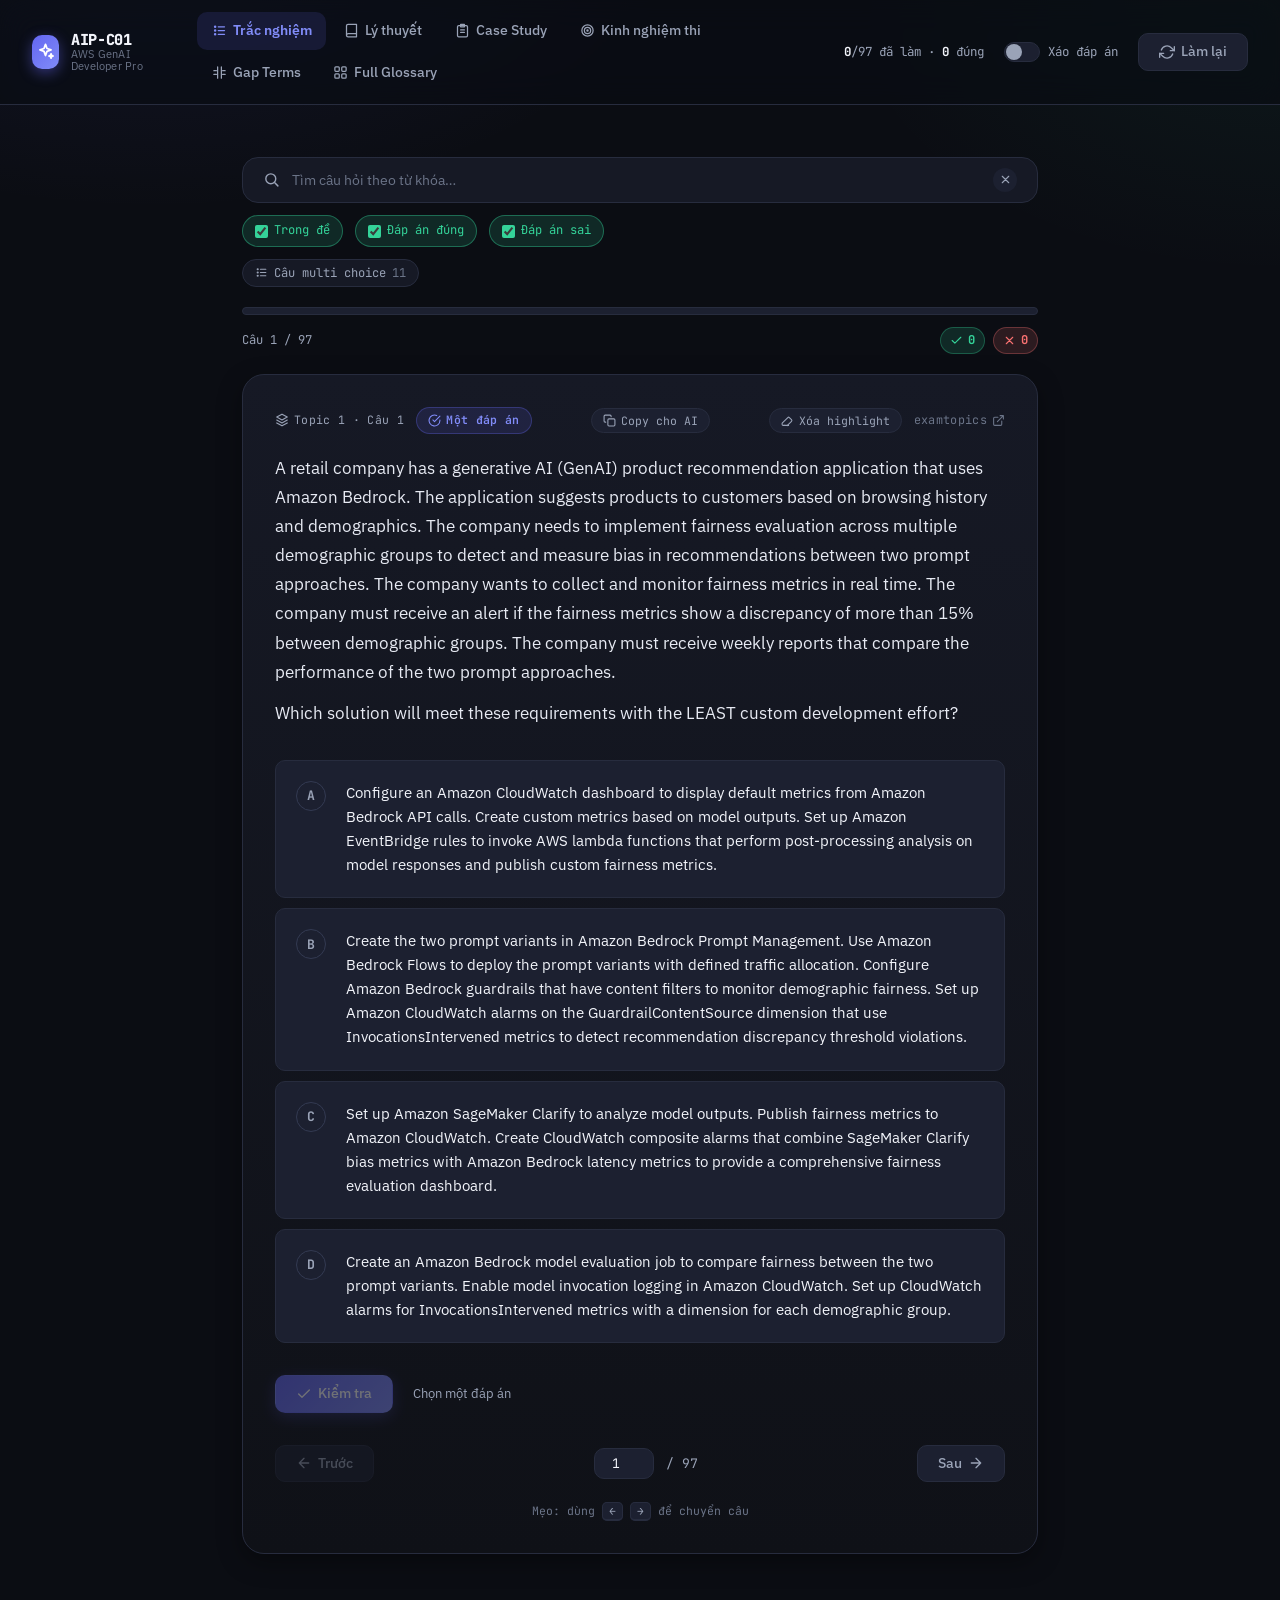
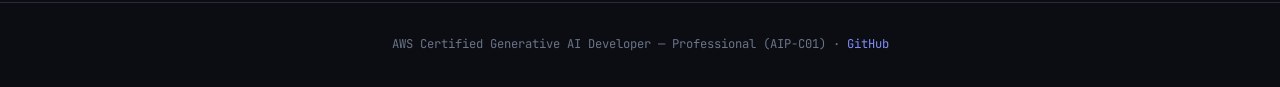
==== index.html @ adf69028 "Add search history and result-type filters to trắc nghiệm search Adds per-item deletable search hist" ====
<!doctype html>
<html lang="vi">
<head>
<meta charset="UTF-8">
<meta name="viewport" content="width=device-width, initial-scale=1.0">
<title>AIP-C01 — Trắc nghiệm AWS Certified Generative AI Developer</title>
<link rel="icon" type="image/png" href="v-icon.png">
<meta name="description" content="Luyện thi trắc nghiệm AWS Certified Generative AI Developer – Professional (AIP-C01).">
<link rel="preconnect" href="https://fonts.googleapis.com">
<link rel="preconnect" href="https://fonts.gstatic.com" crossorigin>
<link href="https://fonts.googleapis.com/css2?family=IBM+Plex+Sans:wght@300;400;500;600;700&family=JetBrains+Mono:wght@400;500;600;700;800&display=swap" rel="stylesheet">
<link rel="stylesheet" href="nav.css">
<style>
  *, *::before, *::after { box-sizing: border-box; margin: 0; padding: 0; }

  :root {
    --bg:        #0B0D13;
    --bg-2:      #0F1117;
    --surface:   #161925;
    --surface-2: #1C2030;
    --surface-3: #232838;
    --border:    #272C3E;
    --border-2:  #333A52;
    --text:      #F2F4FA;
    --muted:     #9AA3B7;
    --muted-2:   #6B7488;

    --accent:    #6366F1;
    --accent-2:  #818CF8;
    --accent-dim: rgba(99, 102, 241, 0.14);
    --good:      #34D399;
    --good-dim:  rgba(52, 211, 153, 0.14);
    --bad:       #F87171;
    --bad-dim:   rgba(248, 113, 113, 0.14);
    --warn:      #FBBF24;

    --font-mono: 'JetBrains Mono', 'Fira Code', ui-monospace, monospace;
    --font-body: 'IBM Plex Sans', -apple-system, 'Segoe UI', system-ui, sans-serif;

    --space-xs: 0.375rem;
    --space-s:  0.75rem;
    --space-m:  1.25rem;
    --space-l:  2rem;
    --space-xl: 3rem;

    --radius:    10px;
    --radius-lg: 16px;
    --radius-xl: 22px;

    --shadow:    0 8px 24px rgba(0,0,0,0.35);
    --shadow-lg: 0 24px 60px rgba(0,0,0,0.5);

    --ease: cubic-bezier(0.4, 0, 0.2, 1);
  }

  html { font-size: 16px; -webkit-font-smoothing: antialiased; text-rendering: optimizeLegibility; }

  body {
    background:
      radial-gradient(900px 500px at 12% -10%, rgba(99,102,241,0.10), transparent 60%),
      radial-gradient(800px 500px at 100% 0%, rgba(52,211,153,0.06), transparent 55%),
      var(--bg);
    background-attachment: fixed;
    color: var(--text);
    font-family: var(--font-body);
    line-height: 1.6;
    min-height: 100vh;
  }

  ::selection { background: var(--accent-dim); color: var(--text); }

  *:focus-visible {
    outline: 2px solid var(--accent-2);
    outline-offset: 2px;
    border-radius: 4px;
  }

  .icon { width: 1.15em; height: 1.15em; stroke: currentColor; fill: none; stroke-width: 2; stroke-linecap: round; stroke-linejoin: round; flex: 0 0 auto; }

  .nav-right { display: flex; align-items: center; gap: var(--space-m); }
  .nav-meta {
    font-family: var(--font-mono);
    font-size: 0.78rem;
    color: var(--muted);
    white-space: nowrap;
  }
  .nav-meta b { color: var(--text); }

  /* ── BUTTONS ── */
  .btn {
    display: inline-flex;
    align-items: center;
    justify-content: center;
    gap: var(--space-xs);
    padding: 0.5rem var(--space-m);
    border-radius: var(--radius);
    font-size: 0.875rem;
    font-family: var(--font-body);
    font-weight: 500;
    cursor: pointer;
    transition: background .2s var(--ease), border-color .2s var(--ease), color .2s var(--ease), transform .1s var(--ease), box-shadow .2s var(--ease);
    text-decoration: none;
    border: 1px solid transparent;
    line-height: 1.4;
    white-space: nowrap;
  }
  .btn:active:not(:disabled) { transform: translateY(1px); }
  .btn:disabled { opacity: 0.4; cursor: not-allowed; }
  .btn .icon { width: 16px; height: 16px; }

  .btn-primary {
    background: linear-gradient(135deg, var(--accent), var(--accent-2));
    color: #fff;
    box-shadow: 0 4px 16px rgba(99,102,241,0.35);
  }
  .btn-primary:hover:not(:disabled) { box-shadow: 0 6px 22px rgba(99,102,241,0.5); }

  .btn-ghost { background: var(--surface-2); color: var(--muted); border-color: var(--border); }
  .btn-ghost:hover:not(:disabled) { color: var(--text); border-color: var(--border-2); background: var(--surface-3); }

  /* ── TOGGLE ── */
  .toggle { display: inline-flex; align-items: center; gap: 8px; cursor: pointer; user-select: none; }
  .toggle input { position: absolute; opacity: 0; width: 0; height: 0; }
  .toggle-track {
    width: 36px; height: 20px; border-radius: 999px; flex: 0 0 auto;
    background: var(--surface-2); border: 1px solid var(--border);
    position: relative; transition: background .2s var(--ease), border-color .2s var(--ease);
  }
  .toggle-thumb {
    position: absolute; top: 1px; left: 1px;
    width: 16px; height: 16px; border-radius: 50%;
    background: var(--muted); transition: transform .2s var(--ease), background .2s var(--ease);
  }
  .toggle input:checked + .toggle-track { background: var(--accent-dim); border-color: var(--accent); }
  .toggle input:checked + .toggle-track .toggle-thumb { transform: translateX(16px); background: var(--accent); }
  .toggle-label { font-size: 0.78rem; color: var(--muted); font-family: var(--font-mono); white-space: nowrap; }
  .toggle input:checked ~ .toggle-label { color: var(--text); }

  .btn-good {
    background: linear-gradient(135deg, var(--good), #2dd4bf);
    color: #05281d;
    font-weight: 600;
    box-shadow: 0 4px 16px rgba(52,211,153,0.3);
  }
  .btn-good:hover:not(:disabled) { box-shadow: 0 6px 22px rgba(52,211,153,0.45); }

  /* ── LAYOUT ── */
  main { max-width: 860px; margin: 0 auto; padding: var(--space-l) var(--space-l) var(--space-xl); }

  /* ── SEARCH ── */
  .search-wrap { position: relative; padding-top: var(--space-m); }
  .search-box {
    display: flex; align-items: center; gap: var(--space-s);
    padding: 0.65rem var(--space-m);
    background: var(--surface); border: 1px solid var(--border);
    border-radius: var(--radius-lg);
    transition: border-color .2s var(--ease);
  }
  .search-box:focus-within { border-color: var(--accent); }
  .search-box .icon { width: 17px; height: 17px; color: var(--muted); flex: 0 0 auto; }
  .search-box input {
    flex: 1; border: none; outline: none; background: none;
    color: var(--text); font-family: var(--font-body); font-size: 0.9rem;
  }
  .search-box input::placeholder { color: var(--muted-2); }
  .search-clear {
    display: grid; place-items: center; width: 24px; height: 24px;
    border-radius: 999px; border: none; background: var(--surface-2);
    color: var(--muted); cursor: pointer; flex: 0 0 auto;
  }
  .search-clear .icon { width: 13px; height: 13px; }
  .search-clear:hover { color: var(--text); background: var(--surface-3); }
  .search-results {
    position: absolute; left: 0; right: 0; top: calc(100% + 6px); z-index: 20;
    max-height: 420px; overflow-y: auto;
    background: var(--surface); border: 1px solid var(--border-2);
    border-radius: var(--radius-lg); box-shadow: var(--shadow-lg);
    animation: cardIn .2s var(--ease);
  }
  .search-count {
    padding: var(--space-s) var(--space-m) 4px;
    font-family: var(--font-mono); font-size: 0.7rem; color: var(--muted-2);
  }
  .search-result {
    display: flex; flex-direction: column; gap: 4px; width: 100%;
    text-align: left; padding: var(--space-s) var(--space-m);
    background: none; border: none; border-top: 1px solid var(--border);
    color: var(--text); cursor: pointer; font-family: var(--font-body);
  }
  .search-count + .search-result { border-top: none; }
  .search-result:hover, .search-result:focus-visible { background: var(--surface-2); }
  .sr-top { display: flex; align-items: center; justify-content: space-between; gap: var(--space-s); }
  .sr-meta {
    font-family: var(--font-mono); font-size: 0.7rem; color: var(--muted);
    letter-spacing: 0.02em;
  }
  .sr-status {
    display: inline-flex; align-items: center; gap: 4px; flex: 0 0 auto;
    font-family: var(--font-mono); font-size: 0.68rem; font-weight: 600;
    padding: 2px 9px; border-radius: 999px; border: 1px solid var(--border);
    color: var(--muted-2); background: var(--surface-2);
  }
  .sr-status .icon { width: 11px; height: 11px; }
  .sr-status.ok { color: var(--good); background: var(--good-dim); border-color: rgba(52,211,153,0.3); }
  .sr-status.err { color: var(--bad); background: var(--bad-dim); border-color: rgba(248,113,113,0.3); }
  .sr-snippet { font-size: 0.84rem; color: var(--muted); line-height: 1.5; }
  .sr-snippet mark { background: var(--accent-dim); color: var(--accent-2); border-radius: 3px; padding: 0 2px; }
  .search-empty {
    padding: var(--space-l) var(--space-m); text-align: center;
    color: var(--muted); font-size: 0.85rem;
  }

  .search-filters { display: flex; gap: var(--space-s); margin-top: var(--space-s); }
  .filter-chip {
    display: inline-flex; align-items: center; gap: 6px;
    font-family: var(--font-mono); font-size: 0.76rem;
    color: var(--muted); background: var(--surface);
    border: 1px solid var(--border); border-radius: 999px;
    padding: 5px 12px; cursor: pointer;
    transition: color .2s var(--ease), border-color .2s var(--ease), background .2s var(--ease);
  }
  .filter-chip .icon { width: 13px; height: 13px; }
  .filter-chip:hover { color: var(--text); border-color: var(--border-2); background: var(--surface-2); }
  .filter-chip.active { color: var(--good); border-color: rgba(52,211,153,0.4); background: var(--good-dim); }
  .filter-chip .count { color: var(--muted-2); }
  .filter-chip.active .count { color: var(--good); }

  .search-scope-filters { display: flex; gap: var(--space-s); margin-top: var(--space-s); flex-wrap: wrap; }
  .scope-chip {
    display: inline-flex; align-items: center; gap: 6px;
    font-family: var(--font-mono); font-size: 0.76rem;
    color: var(--muted); background: var(--surface);
    border: 1px solid var(--border); border-radius: 999px;
    padding: 5px 12px; cursor: pointer;
    transition: color .2s var(--ease), border-color .2s var(--ease), background .2s var(--ease);
  }
  .scope-chip input { accent-color: var(--good); cursor: pointer; }
  .scope-chip:hover { color: var(--text); border-color: var(--border-2); }
  .scope-chip.active { color: var(--good); border-color: rgba(52,211,153,0.4); background: var(--good-dim); }

  .search-history-item { display: flex; align-items: center; gap: 6px; border-top: 1px solid var(--border); }
  .search-count + .search-history-item { border-top: none; }
  .sh-term {
    flex: 1; display: flex; align-items: center; gap: 8px;
    text-align: left; padding: var(--space-s) var(--space-m);
    background: none; border: none; color: var(--text); cursor: pointer;
    font-family: var(--font-body); font-size: 0.85rem;
  }
  .sh-term .icon { width: 14px; height: 14px; color: var(--muted); flex: 0 0 auto; }
  .sh-term:hover, .sh-term:focus-visible { background: var(--surface-2); }
  .sh-remove {
    display: grid; place-items: center; width: 26px; height: 26px; margin-right: var(--space-s);
    border-radius: 999px; border: none; background: none; color: var(--muted); cursor: pointer; flex: 0 0 auto;
  }
  .sh-remove .icon { width: 12px; height: 12px; }
  .sh-remove:hover { color: var(--bad); background: var(--bad-dim); }

  /* ── PROGRESS ── */
  .progress-wrap {
    padding: var(--space-m) 0;
    background: linear-gradient(var(--bg) 70%, transparent);
  }

  /* ── SCROLL TO TOP ── */
  .scroll-top-btn {
    position: fixed;
    right: 24px;
    bottom: 24px;
    z-index: 90;
    width: 46px;
    height: 46px;
    display: grid;
    place-items: center;
    border-radius: 50%;
    border: 1px solid var(--border-2);
    background: linear-gradient(135deg, var(--accent), var(--accent-2));
    color: #fff;
    box-shadow: 0 6px 20px rgba(99,102,241,0.4);
    cursor: pointer;
    opacity: 0;
    pointer-events: none;
    transform: translateY(8px);
    transition: opacity .2s var(--ease), transform .2s var(--ease), box-shadow .2s var(--ease);
  }
  .scroll-top-btn.visible { opacity: 1; pointer-events: auto; transform: none; }
  .scroll-top-btn:hover { box-shadow: 0 8px 26px rgba(99,102,241,0.55); }
  .scroll-top-btn .icon { width: 20px; height: 20px; stroke-width: 2.5; }
  .progress-track {
    height: 8px;
    background: var(--surface-2);
    border-radius: 999px;
    overflow: hidden;
    border: 1px solid var(--border);
  }
  .progress-fill {
    height: 100%;
    width: 0%;
    border-radius: 999px;
    background: linear-gradient(90deg, var(--accent), var(--accent-2), var(--good));
    background-size: 200% 100%;
    transition: width .45s var(--ease);
  }
  .progress-stats {
    display: flex;
    justify-content: space-between;
    align-items: center;
    font-family: var(--font-mono);
    font-size: 0.76rem;
    color: var(--muted);
    margin-top: var(--space-s);
  }
  .chip {
    display: inline-flex; align-items: center; gap: 5px;
    padding: 3px 9px; border-radius: 999px;
    background: var(--surface-2); border: 1px solid var(--border);
  }
  .chip .icon { width: 13px; height: 13px; }
  .chip.ok { color: var(--good); border-color: rgba(52,211,153,0.3); background: var(--good-dim); }
  .chip.err { color: var(--bad); border-color: rgba(248,113,113,0.3); background: var(--bad-dim); }

  /* ── QUESTION CARD ── */
  .qcard {
    position: relative;
    background: linear-gradient(180deg, var(--surface), var(--bg-2));
    border: 1px solid var(--border);
    border-radius: var(--radius-xl);
    padding: var(--space-l);
    box-shadow: var(--shadow);
    animation: cardIn .35s var(--ease);
  }
  @keyframes cardIn { from { opacity: 0; transform: translateY(10px); } to { opacity: 1; transform: none; } }

  .qmeta {
    display: flex;
    align-items: center;
    gap: var(--space-s);
    flex-wrap: wrap;
    font-family: var(--font-mono);
    font-size: 0.72rem;
    letter-spacing: 0.03em;
    color: var(--muted);
    margin-bottom: var(--space-m);
  }
  .topic { display: inline-flex; align-items: center; gap: 5px; color: var(--muted); }
  .topic .icon { width: 14px; height: 14px; }

  .badge {
    display: inline-flex; align-items: center; gap: 5px;
    padding: 3px 11px;
    border-radius: 999px;
    background: var(--accent-dim);
    color: var(--accent-2);
    border: 1px solid rgba(99,102,241,0.3);
    font-weight: 600;
  }
  .badge .icon { width: 13px; height: 13px; }
  .badge.multi { background: var(--good-dim); color: var(--good); border-color: rgba(52,211,153,0.3); }

  .reflink {
    display: inline-flex; align-items: center; gap: 5px;
    font-size: 0.74rem; color: var(--muted-2); text-decoration: none;
    transition: color .2s var(--ease);
  }
  .reflink .icon { width: 13px; height: 13px; }
  .reflink:hover { color: var(--accent-2); }

  .copybtn {
    margin-left: auto;
    display: inline-flex; align-items: center; gap: 5px;
    font-family: var(--font-mono); font-size: 0.72rem;
    color: var(--muted); background: var(--surface-2);
    border: 1px solid var(--border); border-radius: 999px;
    padding: 4px 11px; cursor: pointer;
    transition: color .2s var(--ease), border-color .2s var(--ease), background .2s var(--ease);
  }
  .copybtn .icon { width: 13px; height: 13px; }
  .copybtn:hover { color: var(--text); border-color: var(--border-2); background: var(--surface-3); }
  .copybtn.done { color: var(--good); border-color: rgba(52,211,153,0.4); background: var(--good-dim); }
  /* copy button sits before the ref link, which then no longer auto-pushes */
  .qmeta .reflink { margin-left: 0; }

  mark.hl {
    background: linear-gradient(135deg, rgba(251,191,36,0.4), rgba(251,191,36,0.26));
    color: inherit;
    border-radius: 3px;
    padding: 0 2px;
    box-decoration-break: clone;
    -webkit-box-decoration-break: clone;
  }

  .qtext {
    font-size: 1.06rem;
    line-height: 1.72;
    margin-bottom: var(--space-l);
    color: #E7EAF3;
  }
  .qtext br { content: ""; display: block; margin-top: var(--space-s); }

  /* ── ANSWERS ── */
  .answers { display: flex; flex-direction: column; gap: 0.625rem; }

  .answer {
    display: flex;
    align-items: flex-start;
    gap: var(--space-m);
    padding: var(--space-m);
    background: var(--surface-2);
    border: 1px solid var(--border);
    border-radius: var(--radius);
    cursor: pointer;
    transition: border-color .2s var(--ease), background .2s var(--ease), box-shadow .2s var(--ease);
    text-align: left;
    width: 100%;
    font-family: var(--font-body);
    font-size: 0.94rem;
    color: var(--text);
    line-height: 1.6;
  }
  .answer:hover:not(.locked) { border-color: var(--border-2); background: var(--surface-3); }
  .answer.selected:not(.locked) { border-color: var(--accent); box-shadow: 0 0 0 1px var(--accent) inset; }
  .answer.locked { cursor: default; }

  .answer .key {
    flex: 0 0 auto;
    width: 30px; height: 30px;
    display: grid; place-items: center;
    border-radius: 9px;
    border: 1.5px solid var(--border-2);
    font-family: var(--font-mono);
    font-size: 0.82rem;
    font-weight: 700;
    color: var(--muted);
    transition: all .2s var(--ease);
  }
  .answer.single .key { border-radius: 50%; }
  .answer.selected .key { background: var(--accent); border-color: var(--accent); color: #fff; }

  .answer.correct { background: var(--good-dim); border-color: var(--good); }
  .answer.correct .key { background: var(--good); border-color: var(--good); color: #05281d; }
  .answer.wrong { background: var(--bad-dim); border-color: var(--bad); }
  .answer.wrong .key { background: var(--bad); border-color: var(--bad); color: #2c0b0b; }

  .answer .atext { flex: 1; user-select: text; -webkit-user-select: text; cursor: text; }
  .answer .mark {
    flex: 0 0 auto; margin-left: var(--space-s);
    display: grid; place-items: center;
    width: 22px; height: 22px; border-radius: 50%;
    animation: pop .3s var(--ease);
  }
  @keyframes pop { from { transform: scale(0); } 60% { transform: scale(1.2); } to { transform: scale(1); } }
  .answer .mark .icon { width: 16px; height: 16px; stroke-width: 2.75; }
  .answer.correct .mark { color: var(--good); }
  .answer.wrong .mark { color: var(--bad); }

  /* ── ACTIONS ── */
  .qactions {
    display: flex; align-items: center; gap: var(--space-m);
    margin-top: var(--space-l); flex-wrap: wrap;
  }
  .verdict {
    display: inline-flex; align-items: center; gap: 7px;
    font-family: var(--font-mono); font-size: 0.86rem; font-weight: 700;
    padding: 6px 13px; border-radius: 999px;
  }
  .verdict .icon { width: 16px; height: 16px; }
  .verdict.ok { color: var(--good); background: var(--good-dim); }
  .verdict.err { color: var(--bad); background: var(--bad-dim); }
  .hint { font-size: 0.82rem; color: var(--muted); }
  .hint b { color: var(--text); font-family: var(--font-mono); }

  /* ── QNAV ── */
  .qnav {
    display: flex; align-items: center; justify-content: space-between;
    gap: var(--space-m); margin-top: var(--space-l); flex-wrap: wrap;
  }
  .qjump {
    display: flex; align-items: center; gap: var(--space-s);
    font-family: var(--font-mono); font-size: 0.82rem; color: var(--muted);
  }
  .qjump input {
    width: 60px; padding: 6px 8px;
    background: var(--surface-2); border: 1px solid var(--border);
    border-radius: var(--radius); color: var(--text);
    font-family: var(--font-mono); font-size: 0.82rem; text-align: center;
  }
  .qjump input:focus { border-color: var(--accent); outline: none; }

  .kbd-hint {
    text-align: center; margin-top: var(--space-m);
    font-family: var(--font-mono); font-size: 0.72rem; color: var(--muted-2);
  }
  kbd {
    font-family: var(--font-mono); font-size: 0.7rem;
    background: var(--surface-2); border: 1px solid var(--border);
    border-bottom-width: 2px; border-radius: 5px; padding: 1px 6px; color: var(--muted);
  }

  /* ── LOADING / ERROR ── */
  .state { text-align: center; padding: var(--space-xl) var(--space-l); color: var(--muted); font-family: var(--font-mono); }
  .state.err { color: var(--bad); }
  .state .icon { width: 36px; height: 36px; margin-bottom: var(--space-m); }

  .skeleton { animation: cardIn .3s var(--ease); }
  .sk {
    background: linear-gradient(90deg, var(--surface-2) 25%, var(--surface-3) 37%, var(--surface-2) 63%);
    background-size: 400% 100%;
    animation: shimmer 1.4s ease infinite;
    border-radius: 8px;
  }
  @keyframes shimmer { from { background-position: 100% 0; } to { background-position: -100% 0; } }

  /* ── SUMMARY ── */
  .summary {
    background: linear-gradient(180deg, var(--surface), var(--bg-2));
    border: 1px solid var(--border);
    border-radius: var(--radius-xl);
    padding: var(--space-xl) var(--space-l);
    text-align: center;
    box-shadow: var(--shadow);
    animation: cardIn .4s var(--ease);
  }
  .summary h2 { font-family: var(--font-mono); font-size: 1.4rem; font-weight: 800; margin-bottom: var(--space-l); }
  .donut { position: relative; width: 168px; height: 168px; margin: 0 auto var(--space-l); }
  .donut svg { transform: rotate(-90deg); }
  .donut-center {
    position: absolute; inset: 0; display: flex; flex-direction: column;
    align-items: center; justify-content: center;
  }
  .donut-center b { font-family: var(--font-mono); font-size: 2.4rem; font-weight: 800; line-height: 1; }
  .donut-center span { font-size: 0.74rem; color: var(--muted); letter-spacing: 0.05em; margin-top: 4px; }
  .summary-stats {
    display: flex; justify-content: center; gap: var(--space-l);
    flex-wrap: wrap; margin-bottom: var(--space-l);
  }
  .sstat { text-align: center; }
  .sstat b { display: block; font-family: var(--font-mono); font-size: 1.5rem; font-weight: 700; }
  .sstat span { font-size: 0.74rem; color: var(--muted); }
  .sstat.ok b { color: var(--good); }
  .sstat.err b { color: var(--bad); }
  .summary-actions { display: flex; gap: var(--space-s); justify-content: center; flex-wrap: wrap; }

  footer { border-top: 1px solid var(--border); padding: var(--space-l); text-align: center; }
  footer p { font-size: 0.76rem; color: var(--muted-2); font-family: var(--font-mono); }
  footer a { color: var(--accent-2); text-decoration: none; }
  footer a:hover { text-decoration: underline; }

  @media (max-width: 640px) {
    .nav-meta { display: none; }
    .toggle-label { display: none; }
    main { padding: var(--space-m); }
    .qcard, .summary { padding: var(--space-m); }
    .qtext { font-size: 1rem; }
    .scroll-top-btn { right: 16px; bottom: 16px; }
  }

  @media (prefers-reduced-motion: reduce) {
    *, *::before, *::after { animation-duration: .01ms !important; transition-duration: .01ms !important; }
  }
</style>
</head>
<body>

<!-- icon sprite -->
<svg width="0" height="0" style="position:absolute" aria-hidden="true">
  <defs>
    <symbol id="i-spark" viewBox="0 0 24 24"><path d="M12 3l1.9 5.2L19 10l-5.1 1.8L12 17l-1.9-5.2L5 10l5.1-1.8z"/><path d="M19 15l.7 2 2 .7-2 .7-.7 2-.7-2-2-.7 2-.7z"/></symbol>
    <symbol id="i-check" viewBox="0 0 24 24"><path d="M20 6L9 17l-5-5"/></symbol>
    <symbol id="i-x" viewBox="0 0 24 24"><path d="M18 6L6 18M6 6l12 12"/></symbol>
    <symbol id="i-layers" viewBox="0 0 24 24"><path d="M12 2l9 5-9 5-9-5 9-5z"/><path d="M3 12l9 5 9-5M3 17l9 5 9-5"/></symbol>
    <symbol id="i-list" viewBox="0 0 24 24"><circle cx="5" cy="6" r="1"/><circle cx="5" cy="12" r="1"/><circle cx="5" cy="18" r="1"/><path d="M10 6h10M10 12h10M10 18h10"/></symbol>
    <symbol id="i-check-circle" viewBox="0 0 24 24"><path d="M22 11.1V12a10 10 0 11-5.9-9.1"/><path d="M22 4L12 14.01l-3-3"/></symbol>
    <symbol id="i-external" viewBox="0 0 24 24"><path d="M18 13v6a2 2 0 01-2 2H5a2 2 0 01-2-2V8a2 2 0 012-2h6"/><path d="M15 3h6v6M10 14L21 3"/></symbol>
    <symbol id="i-copy" viewBox="0 0 24 24"><rect x="9" y="9" width="13" height="13" rx="2"/><path d="M5 15H4a2 2 0 01-2-2V4a2 2 0 012-2h9a2 2 0 012 2v1"/></symbol>
    <symbol id="i-prev" viewBox="0 0 24 24"><path d="M19 12H5M12 19l-7-7 7-7"/></symbol>
    <symbol id="i-next" viewBox="0 0 24 24"><path d="M5 12h14M12 5l7 7-7 7"/></symbol>
    <symbol id="i-refresh" viewBox="0 0 24 24"><path d="M23 4v6h-6M1 20v-6h6"/><path d="M3.5 9a9 9 0 0114.9-3.4L23 10M1 14l4.6 4.4A9 9 0 0020.5 15"/></symbol>
    <symbol id="i-alert" viewBox="0 0 24 24"><path d="M10.3 3.9L1.8 18a2 2 0 001.7 3h17a2 2 0 001.7-3L13.7 3.9a2 2 0 00-3.4 0z"/><path d="M12 9v4M12 17h.01"/></symbol>
    <symbol id="i-award" viewBox="0 0 24 24"><circle cx="12" cy="8" r="6"/><path d="M15.5 13.5L17 22l-5-3-5 3 1.5-8.5"/></symbol>
    <symbol id="i-book" viewBox="0 0 24 24"><path d="M4 19.5A2.5 2.5 0 016.5 17H20"/><path d="M6.5 2H20v20H6.5A2.5 2.5 0 014 19.5v-15A2.5 2.5 0 016.5 2z"/></symbol>
    <symbol id="i-target" viewBox="0 0 24 24"><circle cx="12" cy="12" r="9"/><circle cx="12" cy="12" r="5"/><circle cx="12" cy="12" r="1"/></symbol>
    <symbol id="i-clipboard" viewBox="0 0 24 24"><rect x="4" y="4" width="16" height="18" rx="2"/><path d="M9 2h6v4H9z"/><path d="M9 11h6M9 15h6"/></symbol>
    <symbol id="i-arrow-up" viewBox="0 0 24 24"><path d="M12 19V5M5 12l7-7 7 7"/></symbol>
    <symbol id="i-gap" viewBox="0 0 24 24"><path d="M9 3v18M15 3v18"/><path d="M3 9h4M17 9h4M3 15h4M17 15h4"/></symbol>
    <symbol id="i-grid" viewBox="0 0 24 24"><rect x="3" y="3" width="7" height="7" rx="1.5"/><rect x="14" y="3" width="7" height="7" rx="1.5"/><rect x="3" y="14" width="7" height="7" rx="1.5"/><rect x="14" y="14" width="7" height="7" rx="1.5"/></symbol>
    <symbol id="i-eraser" viewBox="0 0 24 24"><path d="M7 21H4a2 2 0 01-2-2v-1a2 2 0 01.586-1.414l10-10a2 2 0 012.828 0l4 4a2 2 0 010 2.828l-8 8"/><path d="M14 21H7"/></symbol>
    <symbol id="i-search" viewBox="0 0 24 24"><circle cx="11" cy="11" r="7"/><path d="M21 21l-4.35-4.35"/></symbol>
    <symbol id="i-clock" viewBox="0 0 24 24"><circle cx="12" cy="12" r="9"/><path d="M12 7v5l3 3"/></symbol>
  </defs>
</svg>

<nav data-nav>
  <div class="nav-right">
    <span class="nav-meta" id="navMeta">Đang tải…</span>
    <label class="toggle">
      <input type="checkbox" id="shuffleToggle">
      <span class="toggle-track"><span class="toggle-thumb"></span></span>
      <span class="toggle-label">Xáo đáp án</span>
    </label>
    <button class="btn btn-ghost" id="resetBtn"><svg class="icon"><use href="#i-refresh"/></svg>Làm lại</button>
  </div>
</nav>
<script src="nav.js"></script>

<main>
  <div class="search-wrap" id="searchWrap" hidden>
    <div class="search-box">
      <svg class="icon"><use href="#i-search"/></svg>
      <input type="text" id="searchInput" placeholder="Tìm câu hỏi theo từ khóa…" autocomplete="off">
      <button type="button" class="search-clear" id="searchClearBtn" hidden aria-label="Xóa tìm kiếm">
        <svg class="icon"><use href="#i-x"/></svg>
      </button>
    </div>
    <div class="search-scope-filters" id="searchScopeFilters">
      <label class="scope-chip active" data-scope="question"><input type="checkbox" checked>Trong đề</label>
      <label class="scope-chip active" data-scope="correct"><input type="checkbox" checked>Đáp án đúng</label>
      <label class="scope-chip active" data-scope="wrong"><input type="checkbox" checked>Đáp án sai</label>
    </div>
    <div class="search-filters">
      <button type="button" class="filter-chip" id="multiListBtn">
        <svg class="icon"><use href="#i-list"/></svg>
        Câu multi choice <span class="count" id="multiListCount">…</span>
      </button>
    </div>
    <div class="search-results" id="searchResults" hidden></div>
  </div>

  <div class="progress-wrap" id="progressWrap" hidden>
    <div class="progress-track"><div class="progress-fill" id="progressFill"></div></div>
    <div class="progress-stats">
      <span id="progressLabel">Câu 1 / 82</span>
      <span style="display:flex; gap:8px;">
        <span class="chip ok"><svg class="icon"><use href="#i-check"/></svg><b id="okCount">0</b></span>
        <span class="chip err"><svg class="icon"><use href="#i-x"/></svg><b id="errCount">0</b></span>
      </span>
    </div>
  </div>

  <div id="app">
    <div class="skeleton">
      <div class="sk" style="height:14px;width:40%;margin-bottom:24px"></div>
      <div class="sk" style="height:20px;width:92%;margin-bottom:10px"></div>
      <div class="sk" style="height:20px;width:78%;margin-bottom:28px"></div>
      <div class="sk" style="height:56px;margin-bottom:10px"></div>
      <div class="sk" style="height:56px;margin-bottom:10px"></div>
      <div class="sk" style="height:56px;margin-bottom:10px"></div>
      <div class="sk" style="height:56px"></div>
    </div>
  </div>
</main>

<footer>
  <p>AWS Certified Generative AI Developer — Professional (AIP-C01) · <a href="https://github.com/vinhnguyenthanhdn/aip">GitHub</a></p>
</footer>

<button type="button" class="scroll-top-btn" id="scrollTopBtn" aria-label="Lên đầu trang">
  <svg class="icon"><use href="#i-arrow-up"/></svg>
</button>

<script>
const DATA_URL = 'aws_aip_c01.json';
const STORAGE_KEY = 'aip-c01-progress';
const SHUFFLE_KEY = 'aip-c01-shuffle';
const SEARCH_HISTORY_KEY = 'aip-c01-search-history';
const SEARCH_SCOPE_KEY = 'aip-c01-search-scope';
const MAX_SEARCH_HISTORY = 12;

let questions = [];
let idx = 0;
let answered = {};
let shuffleAnswers = false;
let shuffleOrder = {}; // idx -> shuffled key order, cached so it stays stable while answering
let searchIndex = []; // qi -> { qText, answerEntries, lower } built once questions load
let listMode = null; // null | 'multi' — which non-search listing is currently shown in #searchResults
let searchHistory = []; // most-recent-first list of past search terms
let searchScope = { question: true, correct: true, wrong: true }; // where a match may occur to count as a result

const $ = id => document.getElementById(id);
const app = $('app');
const ico = name => `<svg class="icon"><use href="#${name}"/></svg>`;

/* Source strings contain literal <br/> and HTML entities like &#39;.
   Escape everything (XSS-safe), then restore <br> and decode entities. */
function renderHTML(str) {
  if (!str) return '';
  return str
    .replace(/&/g, '&amp;').replace(/</g, '&lt;').replace(/>/g, '&gt;')
    .replace(/&lt;br\s*\/?&gt;/gi, '<br>')
    .replace(/&amp;#(\d+);/g, (_, n) => '&#' + n + ';')
    .replace(/&amp;([a-z]+);/gi, '&$1;');
}

/* Plain-text version of source strings: decode entities, turn <br/> into newlines. */
function toPlainText(str) {
  if (!str) return '';
  const html = renderHTML(str).replace(/<br\s*\/?>/gi, '\n');
  const tmp = document.createElement('div');
  tmp.innerHTML = html;
  return (tmp.textContent || '').trim();
}

/* Build a clean prompt with question + options for pasting into an AI. */
function questionToText(q, qi) {
  const multi = isMulti(q);
  const cset = correctSet(q);
  const lines = [];
  lines.push(toPlainText(q.question_text));
  lines.push('');
  getDisplayKeys(qi, q).forEach(k => {
    lines.push(`${k}. ${toPlainText(q.answers[k])}`);
  });
  lines.push('');
  lines.push(multi ? `(Chọn ${cset.size} đáp án)` : '(Chọn một đáp án)');
  lines.push('Hãy chọn đáp án đúng và giải thích ngắn gọn lý do.');
  return lines.join('\n');
}

/* ── SEARCH ── */
function escapeHtml(str) {
  return String(str).replace(/&/g, '&amp;').replace(/</g, '&lt;').replace(/>/g, '&gt;')
    .replace(/"/g, '&quot;').replace(/'/g, '&#39;');
}

function buildSearchIndex() {
  searchIndex = questions.map(q => {
    const qText = toPlainText(q.question_text);
    const cset = correctSet(q);
    const answerEntries = Object.keys(q.answers).sort().map(k => ({ key: k, text: toPlainText(q.answers[k]), isCorrect: cset.has(k) }));
    return { qText, answerEntries };
  });
}

function buildSnippet(text, term) {
  const lower = text.toLowerCase();
  const i = lower.indexOf(term);
  if (i === -1) return escapeHtml(text.slice(0, 140)) + (text.length > 140 ? '…' : '');
  const start = Math.max(0, i - 50);
  const end = Math.min(text.length, i + term.length + 70);
  let out = escapeHtml(text.slice(start, i)) +
    '<mark>' + escapeHtml(text.slice(i, i + term.length)) + '</mark>' +
    escapeHtml(text.slice(i + term.length, end));
  if (start > 0) out = '…' + out;
  if (end < text.length) out += '…';
  return out;
}

function performSearch(rawQuery) {
  const term = rawQuery.trim().toLowerCase();
  const resultsEl = $('searchResults');
  $('searchClearBtn').hidden = !rawQuery;
  if (listMode) { listMode = null; $('multiListBtn').classList.remove('active'); }

  if (!term) { renderSearchHistory(); return; }
  if (!questions.length) return;

  if (!searchScope.question && !searchScope.correct && !searchScope.wrong) {
    resultsEl.hidden = false;
    resultsEl.innerHTML = `<div class="search-empty">Vui lòng chọn ít nhất một loại kết quả</div>`;
    return;
  }

  const matches = [];
  questions.forEach((q, qi) => {
    const entry = searchIndex[qi];
    if (!entry) return;
    let snippetSource = null, noteType = null, noteKey = null;

    if (searchScope.question && entry.qText.toLowerCase().includes(term)) {
      snippetSource = entry.qText; noteType = 'question';
    }
    if (!snippetSource && searchScope.correct) {
      const found = entry.answerEntries.find(a => a.isCorrect && a.text.toLowerCase().includes(term));
      if (found) { snippetSource = found.text; noteType = 'correct'; noteKey = found.key; }
    }
    if (!snippetSource && searchScope.wrong) {
      const found = entry.answerEntries.find(a => !a.isCorrect && a.text.toLowerCase().includes(term));
      if (found) { snippetSource = found.text; noteType = 'wrong'; noteKey = found.key; }
    }
    if (snippetSource) matches.push({ qi, snippetSource, noteType, noteKey });
  });

  resultsEl.hidden = false;
  if (!matches.length) {
    resultsEl.innerHTML = `<div class="search-empty">Không tìm thấy câu hỏi nào chứa "${escapeHtml(rawQuery.trim())}"</div>`;
    return;
  }

  resultsEl.innerHTML = `<div class="search-count">${matches.length} câu hỏi khớp</div>` + matches.map(m => {
    const q = questions[m.qi];
    const snippet = buildSnippet(m.snippetSource, term);
    let matchNote = '';
    if (m.noteType === 'correct') matchNote = ` · khớp ở đáp án đúng ${m.noteKey}`;
    else if (m.noteType === 'wrong') matchNote = ` · khớp ở đáp án sai ${m.noteKey}`;
    return `<button type="button" class="search-result" data-qi="${m.qi}">
      <span class="sr-top">
        <span class="sr-meta">${ico('i-layers')}Topic ${q.topic_number} · Câu ${q.question_number}${matchNote}</span>
        ${answerStatusBadge(m.qi)}
      </span>
      <span class="sr-snippet">${snippet}</span>
    </button>`;
  }).join('');

  resultsEl.querySelectorAll('.search-result').forEach(btn => {
    btn.addEventListener('click', () => {
      addToSearchHistory(rawQuery.trim());
      idx = parseInt(btn.dataset.qi, 10);
      saveProgress();
      render();
      updateProgress();
      closeSearch();
      window.scrollTo({ top: 0, behavior: 'smooth' });
    });
  });
}

function closeSearch() {
  $('searchResults').hidden = true;
  $('searchResults').innerHTML = '';
  $('searchInput').value = '';
  $('searchClearBtn').hidden = true;
}

/* ── SEARCH HISTORY ── */
function loadSearchHistory() {
  try { searchHistory = JSON.parse(localStorage.getItem(SEARCH_HISTORY_KEY) || '[]'); } catch (e) { searchHistory = []; }
  if (!Array.isArray(searchHistory)) searchHistory = [];
}
function saveSearchHistory() {
  try { localStorage.setItem(SEARCH_HISTORY_KEY, JSON.stringify(searchHistory)); } catch (e) {}
}
function addToSearchHistory(term) {
  if (!term) return;
  searchHistory = searchHistory.filter(t => t.toLowerCase() !== term.toLowerCase());
  searchHistory.unshift(term);
  if (searchHistory.length > MAX_SEARCH_HISTORY) searchHistory.length = MAX_SEARCH_HISTORY;
  saveSearchHistory();
}
function removeFromSearchHistory(term) {
  searchHistory = searchHistory.filter(t => t !== term);
  saveSearchHistory();
  renderSearchHistory();
}

function renderSearchHistory() {
  const resultsEl = $('searchResults');
  if (listMode) { listMode = null; $('multiListBtn').classList.remove('active'); }
  if (!searchHistory.length) { resultsEl.hidden = true; resultsEl.innerHTML = ''; return; }

  resultsEl.hidden = false;
  resultsEl.innerHTML = `<div class="search-count">Tìm kiếm gần đây</div>` + searchHistory.map(term => `
    <div class="search-history-item">
      <button type="button" class="sh-term" data-term="${escapeHtml(term)}">${ico('i-clock')}${escapeHtml(term)}</button>
      <button type="button" class="sh-remove" data-term="${escapeHtml(term)}" aria-label="Xóa lịch sử tìm kiếm">${ico('i-x')}</button>
    </div>
  `).join('');

  resultsEl.querySelectorAll('.sh-term').forEach(btn => {
    btn.addEventListener('click', () => {
      $('searchInput').value = btn.dataset.term;
      performSearch(btn.dataset.term);
    });
  });
  resultsEl.querySelectorAll('.sh-remove').forEach(btn => {
    btn.addEventListener('click', e => {
      e.stopPropagation();
      removeFromSearchHistory(btn.dataset.term);
    });
  });
}

/* ── SEARCH SCOPE FILTERS ── */
function loadSearchScope() {
  try {
    const s = JSON.parse(localStorage.getItem(SEARCH_SCOPE_KEY) || 'null');
    if (s && typeof s === 'object') {
      searchScope = { question: !!s.question, correct: !!s.correct, wrong: !!s.wrong };
    }
  } catch (e) {}
}
function saveSearchScope() {
  try { localStorage.setItem(SEARCH_SCOPE_KEY, JSON.stringify(searchScope)); } catch (e) {}
}
function initSearchScopeFilters() {
  document.querySelectorAll('.scope-chip').forEach(label => {
    const scope = label.dataset.scope;
    const checkbox = label.querySelector('input[type=checkbox]');
    checkbox.checked = searchScope[scope];
    label.classList.toggle('active', searchScope[scope]);
    checkbox.addEventListener('change', () => {
      searchScope[scope] = checkbox.checked;
      label.classList.toggle('active', checkbox.checked);
      saveSearchScope();
      if ($('searchInput').value.trim()) performSearch($('searchInput').value);
    });
  });
}

/* ── LIST ALL MULTI-CHOICE QUESTIONS ──
   Reuses the search-results dropdown UI/UX, just with a fixed filter instead of a text query. */
function renderMultiList() {
  const resultsEl = $('searchResults');
  const matches = [];
  questions.forEach((q, qi) => { if (isMulti(q)) matches.push(qi); });

  resultsEl.hidden = false;
  if (!matches.length) {
    resultsEl.innerHTML = `<div class="search-empty">Không có câu multi choice nào</div>`;
    return;
  }

  resultsEl.innerHTML = `<div class="search-count">${matches.length} câu multi choice</div>` + matches.map(qi => {
    const q = questions[qi];
    const plain = toPlainText(q.question_text);
    const snippet = escapeHtml(plain.slice(0, 140)) + (plain.length > 140 ? '…' : '');
    return `<button type="button" class="search-result" data-qi="${qi}">
      <span class="sr-top">
        <span class="sr-meta">${ico('i-layers')}Topic ${q.topic_number} · Câu ${q.question_number} · Chọn ${correctSet(q).size} đáp án</span>
        ${answerStatusBadge(qi)}
      </span>
      <span class="sr-snippet">${snippet}</span>
    </button>`;
  }).join('');

  resultsEl.querySelectorAll('.search-result').forEach(btn => {
    btn.addEventListener('click', () => {
      idx = parseInt(btn.dataset.qi, 10);
      saveProgress();
      render();
      updateProgress();
      closeMultiList();
      window.scrollTo({ top: 0, behavior: 'smooth' });
    });
  });
}

function closeMultiList() {
  $('searchResults').hidden = true;
  $('searchResults').innerHTML = '';
  $('multiListBtn').classList.remove('active');
  listMode = null;
}

function toggleMultiList() {
  if (listMode === 'multi') { closeMultiList(); return; }
  closeSearch();
  listMode = 'multi';
  $('multiListBtn').classList.add('active');
  renderMultiList();
}

function answerStatusBadge(qi) {
  const a = answered[qi];
  if (!a) return `<span class="sr-status">Chưa làm</span>`;
  return a.correct
    ? `<span class="sr-status ok">${ico('i-check')}Đúng</span>`
    : `<span class="sr-status err">${ico('i-x')}Sai</span>`;
}

function isMulti(q) { return (q.answer || '').replace(/[^A-Z]/gi, '').length > 1; }
function correctSet(q) { return new Set((q.answer || '').toUpperCase().replace(/[^A-Z]/g, '').split('')); }

function shuffleArray(arr) {
  const a = arr.slice();
  for (let i = a.length - 1; i > 0; i--) {
    const j = Math.floor(Math.random() * (i + 1));
    [a[i], a[j]] = [a[j], a[i]];
  }
  return a;
}

/* Order in which answers are displayed/copied for question qi.
   Correctness checking always keys off the original letter (data-key), never this order,
   so shuffling never affects grading — only visual/copy order. */
function getDisplayKeys(qi, q) {
  const sortedKeys = Object.keys(q.answers).sort();
  if (!shuffleAnswers) return sortedKeys;
  if (!shuffleOrder[qi]) shuffleOrder[qi] = shuffleArray(sortedKeys);
  return shuffleOrder[qi];
}

function loadShufflePref() {
  try { shuffleAnswers = localStorage.getItem(SHUFFLE_KEY) === '1'; } catch (e) {}
}
function saveShufflePref() {
  try { localStorage.setItem(SHUFFLE_KEY, shuffleAnswers ? '1' : '0'); } catch (e) {}
}

function loadProgress() {
  try {
    const s = JSON.parse(localStorage.getItem(STORAGE_KEY) || '{}');
    answered = s.answered || {};
    idx = typeof s.idx === 'number' ? s.idx : 0;
  } catch (e) {}
}
function saveProgress() {
  try { localStorage.setItem(STORAGE_KEY, JSON.stringify({ answered, idx })); } catch (e) {}
}

function stats() {
  const vals = Object.values(answered);
  return { ok: vals.filter(a => a.correct).length, err: vals.filter(a => !a.correct).length, done: vals.length };
}

function updateProgress() {
  const { ok, err, done } = stats();
  $('progressWrap').hidden = false;
  $('progressFill').style.width = (done / questions.length * 100) + '%';
  $('progressLabel').textContent = `Câu ${idx + 1} / ${questions.length}`;
  $('okCount').textContent = ok;
  $('errCount').textContent = err;
  $('navMeta').innerHTML = `<b>${done}</b>/${questions.length} đã làm · <b>${ok}</b> đúng`;
}

function render() {
  const q = questions[idx];
  if (!q) return;
  const multi = isMulti(q);
  const cset = correctSet(q);
  const prev = answered[idx];
  const keys = getDisplayKeys(idx, q);

  const answersHTML = keys.map(k => {
    let cls = 'answer ' + (multi ? 'multi' : 'single');
    let mark = '';
    if (prev) {
      cls += ' locked';
      if (cset.has(k)) { cls += ' correct'; mark = `<span class="mark">${ico('i-check')}</span>`; }
      else if (prev.picked.includes(k)) { cls += ' wrong'; mark = `<span class="mark">${ico('i-x')}</span>`; }
    }
    return `<button type="button" class="${cls}" data-key="${k}">
      <span class="key">${shuffleAnswers ? '' : k}</span>
      <span class="atext">${renderHTML(q.answers[k])}</span>
      ${mark}
    </button>`;
  }).join('');

  const typeBadge = multi
    ? `<span class="badge multi">${ico('i-list')}Chọn ${cset.size} đáp án</span>`
    : `<span class="badge">${ico('i-check-circle')}Một đáp án</span>`;

  app.innerHTML = `
    <div class="qcard">
      <div class="qmeta">
        <span class="topic">${ico('i-layers')}Topic ${q.topic_number} · Câu ${q.question_number}</span>
        ${typeBadge}
        <button type="button" class="copybtn" id="copyBtn">${ico('i-copy')}Copy cho AI</button>
        <button type="button" class="copybtn" id="clearHlBtn" title="Xóa các đoạn đã highlight trong câu này">${ico('i-eraser')}Xóa highlight</button>
        <a class="reflink" href="${q.link}" target="_blank" rel="noopener">examtopics ${ico('i-external')}</a>
      </div>
      <div class="qtext">${renderHTML(q.question_text)}</div>
      <div class="answers" id="answers">${answersHTML}</div>
      <div class="qactions" id="qactions"></div>
      <div class="qnav">
        <button class="btn btn-ghost" id="prevBtn" ${idx === 0 ? 'disabled' : ''}>${ico('i-prev')}Trước</button>
        <div class="qjump">
          <input type="number" id="jumpInput" min="1" max="${questions.length}" value="${idx + 1}"> / ${questions.length}
        </div>
        <button class="btn btn-ghost" id="nextBtn" ${idx === questions.length - 1 ? 'disabled' : ''}>Sau${ico('i-next')}</button>
      </div>
      <div class="kbd-hint">Mẹo: dùng <kbd>←</kbd> <kbd>→</kbd> để chuyển câu</div>
    </div>
  `;

  const answersEl = $('answers');
  if (!prev) {
    let selected = new Set();
    answersEl.querySelectorAll('.answer').forEach(btn => {
      btn.addEventListener('click', () => {
        const k = btn.dataset.key;
        if (multi) {
          if (selected.has(k)) { selected.delete(k); btn.classList.remove('selected'); }
          else { selected.add(k); btn.classList.add('selected'); }
        } else {
          selected = new Set([k]);
          answersEl.querySelectorAll('.answer').forEach(b => b.classList.toggle('selected', b === btn));
        }
        renderActions(false, selected, multi, cset, q);
      });
    });
    renderActions(false, selected, multi, cset, q);
  } else {
    renderActions(true, new Set(prev.picked), multi, cset, q);
  }

  $('copyBtn').addEventListener('click', () => copyQuestion(q, idx, $('copyBtn')));
  $('clearHlBtn').addEventListener('click', clearHighlights);
  $('prevBtn').addEventListener('click', () => go(-1));
  $('nextBtn').addEventListener('click', () => goNext());
  $('jumpInput').addEventListener('change', e => {
    const n = parseInt(e.target.value, 10);
    if (!isNaN(n) && n >= 1 && n <= questions.length) { idx = n - 1; saveProgress(); render(); updateProgress(); }
  });

  updateProgress();
}

function renderActions(isAnswered, selected, multi, cset, q) {
  const el = $('qactions');
  if (!isAnswered) {
    el.innerHTML = `
      <button class="btn btn-primary" id="checkBtn" ${selected.size === 0 ? 'disabled' : ''}>${ico('i-check')}Kiểm tra</button>
      <span class="hint">${multi ? `Chọn <b>${cset.size}</b> đáp án rồi kiểm tra` : 'Chọn một đáp án'}</span>
    `;
    $('checkBtn').addEventListener('click', () => check(selected, cset, q));
  } else {
    const correct = answered[idx].correct;
    const hintText = shuffleAnswers
      ? 'Đáp án đúng đã được đánh dấu trực tiếp ở trên'
      : `Đáp án đúng: <b>${[...cset].sort().join(', ')}</b>`;
    el.innerHTML = `
      <span class="verdict ${correct ? 'ok' : 'err'}">${ico(correct ? 'i-check' : 'i-x')}${correct ? 'Chính xác' : 'Chưa đúng'}</span>
      <span class="hint">${hintText}</span>
      <button class="btn ${correct ? 'btn-good' : 'btn-primary'}" id="contBtn" style="margin-left:auto">
        ${idx === questions.length - 1 ? `${ico('i-award')}Xem kết quả` : `Câu tiếp${ico('i-next')}`}
      </button>
    `;
    $('contBtn').addEventListener('click', () => goNext());
  }
}

function copyQuestion(q, qi, btn) {
  const text = questionToText(q, qi);
  const ok = () => {
    const orig = btn.innerHTML;
    btn.classList.add('done');
    btn.innerHTML = `${ico('i-check')}Đã copy`;
    setTimeout(() => { btn.classList.remove('done'); btn.innerHTML = orig; }, 1800);
  };
  if (navigator.clipboard && window.isSecureContext) {
    navigator.clipboard.writeText(text).then(ok).catch(() => fallbackCopy(text, ok));
  } else {
    fallbackCopy(text, ok);
  }
}
function fallbackCopy(text, ok) {
  const ta = document.createElement('textarea');
  ta.value = text;
  ta.style.cssText = 'position:fixed;opacity:0;top:0;left:0';
  document.body.appendChild(ta);
  ta.select();
  try { document.execCommand('copy'); ok(); } catch (e) { alert('Không copy được. Hãy copy thủ công.'); }
  document.body.removeChild(ta);
}

/* ── TEXT HIGHLIGHT ──
   Highlights are DOM-only (never saved to storage/state), so they vanish
   automatically whenever render() rebuilds the card (next/prev question). */
function getTextNodesInRange(range) {
  const root = range.commonAncestorContainer;
  const container = root.nodeType === 3 ? root.parentNode : root;
  const walker = document.createTreeWalker(container, NodeFilter.SHOW_TEXT, null);
  const nodes = [];
  let node;
  while ((node = walker.nextNode())) {
    if (range.intersectsNode(node)) nodes.push(node);
  }
  return nodes;
}

function highlightSelection() {
  const sel = window.getSelection();
  if (!sel || sel.rangeCount === 0 || sel.isCollapsed) return;
  const range = sel.getRangeAt(0);
  if (range.toString().trim() === '') { sel.removeAllRanges(); return; }

  const qcard = $('app').querySelector('.qcard');
  if (!qcard || !qcard.contains(range.commonAncestorContainer)) return;

  getTextNodesInRange(range).forEach(node => {
    if (node.parentNode && node.parentNode.classList && node.parentNode.classList.contains('hl')) return;
    const start = node === range.startContainer ? range.startOffset : 0;
    const end = node === range.endContainer ? range.endOffset : node.length;
    if (start >= end) return;
    const middle = node.splitText(start);
    middle.splitText(end - start);
    const mark = document.createElement('mark');
    mark.className = 'hl';
    middle.parentNode.insertBefore(mark, middle);
    mark.appendChild(middle);
  });

  sel.removeAllRanges();
}

function clearHighlights() {
  const qcard = $('app').querySelector('.qcard');
  if (!qcard) return;
  qcard.querySelectorAll('mark.hl').forEach(mark => {
    const parent = mark.parentNode;
    while (mark.firstChild) parent.insertBefore(mark.firstChild, mark);
    parent.removeChild(mark);
    parent.normalize();
  });
}

app.addEventListener('mouseup', () => setTimeout(highlightSelection, 0));
app.addEventListener('touchend', () => setTimeout(highlightSelection, 0));

function check(selected, cset, q) {
  const picked = [...selected];
  const correct = picked.length === cset.size && picked.every(k => cset.has(k));
  answered[idx] = { picked, correct };
  saveProgress();
  render();
}

function go(delta) {
  const n = idx + delta;
  if (n >= 0 && n < questions.length) { idx = n; saveProgress(); render(); updateProgress(); }
}
function goNext() {
  if (idx < questions.length - 1) go(1);
  else showSummary();
}

function showSummary() {
  const { ok, err, done } = stats();
  const pct = done ? Math.round(ok / done * 100) : 0;
  const r = 70, c = 2 * Math.PI * r, off = c * (1 - pct / 100);
  const ringColor = pct >= 70 ? 'var(--good)' : pct >= 50 ? 'var(--warn)' : 'var(--bad)';
  app.innerHTML = `
    <div class="summary">
      <h2>${ico('i-award')} Kết quả luyện tập</h2>
      <div class="donut">
        <svg width="168" height="168">
          <circle cx="84" cy="84" r="${r}" fill="none" stroke="var(--surface-3)" stroke-width="14"/>
          <circle cx="84" cy="84" r="${r}" fill="none" stroke="${ringColor}" stroke-width="14"
            stroke-linecap="round" stroke-dasharray="${c}" stroke-dashoffset="${c}"
            style="transition:stroke-dashoffset 1s var(--ease)" id="ring"/>
        </svg>
        <div class="donut-center"><b>${pct}<span style="font-size:1.2rem">%</span></b><span>chính xác</span></div>
      </div>
      <div class="summary-stats">
        <div class="sstat ok"><b>${ok}</b><span>đúng</span></div>
        <div class="sstat err"><b>${err}</b><span>sai</span></div>
        <div class="sstat"><b>${questions.length - done}</b><span>chưa làm</span></div>
      </div>
      <div class="summary-actions">
        <button class="btn btn-primary" id="reviewBtn">${ico('i-prev')}Xem lại từ đầu</button>
        <button class="btn btn-ghost" id="restartBtn">${ico('i-refresh')}Làm lại từ đầu</button>
      </div>
    </div>
  `;
  $('progressFill').style.width = '100%';
  requestAnimationFrame(() => { const ring = $('ring'); if (ring) ring.style.strokeDashoffset = off; });
  $('reviewBtn').addEventListener('click', () => { idx = 0; saveProgress(); render(); });
  $('restartBtn').addEventListener('click', resetAll);
}

function resetAll() {
  if (!confirm('Xóa toàn bộ tiến trình và làm lại từ đầu?')) return;
  answered = {}; idx = 0; shuffleOrder = {};
  localStorage.removeItem(STORAGE_KEY);
  render(); updateProgress();
}

$('resetBtn').addEventListener('click', resetAll);

loadShufflePref();
$('shuffleToggle').checked = shuffleAnswers;
$('shuffleToggle').addEventListener('change', e => {
  shuffleAnswers = e.target.checked;
  shuffleOrder = {};
  saveShufflePref();
  if (questions.length) render();
});

document.addEventListener('keydown', e => {
  if (e.target.tagName === 'INPUT') return;
  if (e.key === 'ArrowRight') { const b = $('nextBtn'); if (b && !b.disabled) b.click(); }
  if (e.key === 'ArrowLeft') { const b = $('prevBtn'); if (b && !b.disabled) b.click(); }
});

$('searchInput').addEventListener('input', e => performSearch(e.target.value));
$('searchInput').addEventListener('keydown', e => {
  if (e.key === 'Escape') closeSearch();
  if (e.key === 'Enter') {
    const v = e.target.value.trim();
    if (v) { addToSearchHistory(v); performSearch(v); }
  }
});
$('searchClearBtn').addEventListener('click', () => { closeSearch(); $('searchInput').focus(); });
$('multiListBtn').addEventListener('click', toggleMultiList);
document.addEventListener('click', e => {
  if (!$('searchWrap').contains(e.target)) {
    $('searchResults').hidden = true;
    $('multiListBtn').classList.remove('active');
    listMode = null;
  }
});
$('searchInput').addEventListener('focus', () => {
  const v = $('searchInput').value.trim();
  if (v) { $('searchResults').hidden = false; } else { renderSearchHistory(); }
});

loadSearchScope();
initSearchScopeFilters();
loadSearchHistory();

const scrollTopBtn = $('scrollTopBtn');
window.addEventListener('scroll', () => {
  scrollTopBtn.classList.toggle('visible', window.scrollY > 400);
});
scrollTopBtn.addEventListener('click', () => window.scrollTo({ top: 0, behavior: 'smooth' }));

fetch(DATA_URL)
  .then(r => { if (!r.ok) throw new Error('HTTP ' + r.status); return r.json(); })
  .then(data => {
    questions = data.filter(q => q && q.answers && q.question_text);
    if (!questions.length) throw new Error('Không có câu hỏi nào');
    buildSearchIndex();
    $('multiListCount').textContent = questions.filter(isMulti).length;
    $('searchWrap').hidden = false;
    loadProgress();
    if (idx >= questions.length) idx = 0;
    const jumpTo = new URLSearchParams(location.search).get('q');
    if (jumpTo) {
      const target = questions.findIndex(q => String(q.question_number) === String(jumpTo));
      if (target !== -1) idx = target;
    }
    render();
    updateProgress();
  })
  .catch(err => {
    app.innerHTML = `<div class="state err">${ico('i-alert')}<br>Không tải được dữ liệu câu hỏi.<br>${err.message}<br><br>
      Hãy mở trang qua một web server (vd: <kbd>npx serve</kbd>) thay vì mở file trực tiếp.</div>`;
    $('navMeta').textContent = 'Lỗi tải dữ liệu';
  });
</script>

</body>
</html>
---- nav.css ----
/* Shared top nav for all AIP-C01 pages. Markup is injected by nav.js —
   edit structural/visual rules only here, don't re-add them per page.
   Relies on the design-token custom properties each page already defines
   in :root (--space-*, --text, --accent, --surface-2, --font-mono, etc). */

nav {
  display: flex;
  align-items: center;
  justify-content: space-between;
  gap: var(--space-m);
  padding: var(--space-s) var(--space-l);
  background: rgba(11, 13, 19, 0.72);
  backdrop-filter: blur(16px) saturate(160%);
  -webkit-backdrop-filter: blur(16px) saturate(160%);
  border-bottom: 1px solid var(--border);
}

.nav-brand { display: flex; align-items: center; gap: var(--space-s); text-decoration: none; color: var(--text); }
.nav-logo {
  width: 34px; height: 34px;
  display: grid; place-items: center;
  border-radius: 10px;
  background: linear-gradient(135deg, var(--accent), var(--accent-2));
  color: #fff;
  box-shadow: 0 4px 14px rgba(99,102,241,0.45);
}
.nav-logo .icon { width: 19px; height: 19px; stroke-width: 2.25; }
.nav-title { display: flex; flex-direction: column; line-height: 1.15; }
.nav-title b { font-family: var(--font-mono); font-size: 0.95rem; font-weight: 800; letter-spacing: -0.02em; }
.nav-title span { font-size: 0.68rem; color: var(--muted-2); letter-spacing: 0.02em; }

.nav-links { display: flex; align-items: center; gap: 4px; flex-wrap: wrap; }
.navlink {
  display: inline-flex; align-items: center; gap: 6px;
  padding: 0.5rem 0.9rem; border-radius: var(--radius);
  font-size: 0.85rem; font-weight: 500; color: var(--muted);
  text-decoration: none; transition: color .2s var(--ease), background .2s var(--ease);
}
.navlink .icon { width: 15px; height: 15px; }
.navlink:hover { color: var(--text); background: var(--surface-2); }
.navlink.active { color: var(--accent-2); background: var(--accent-dim); font-weight: 600; }

@media (max-width: 720px) {
  nav { padding: var(--space-s) var(--space-m); flex-wrap: wrap; }
  .nav-links { order: 3; width: 100%; justify-content: space-between; }
}
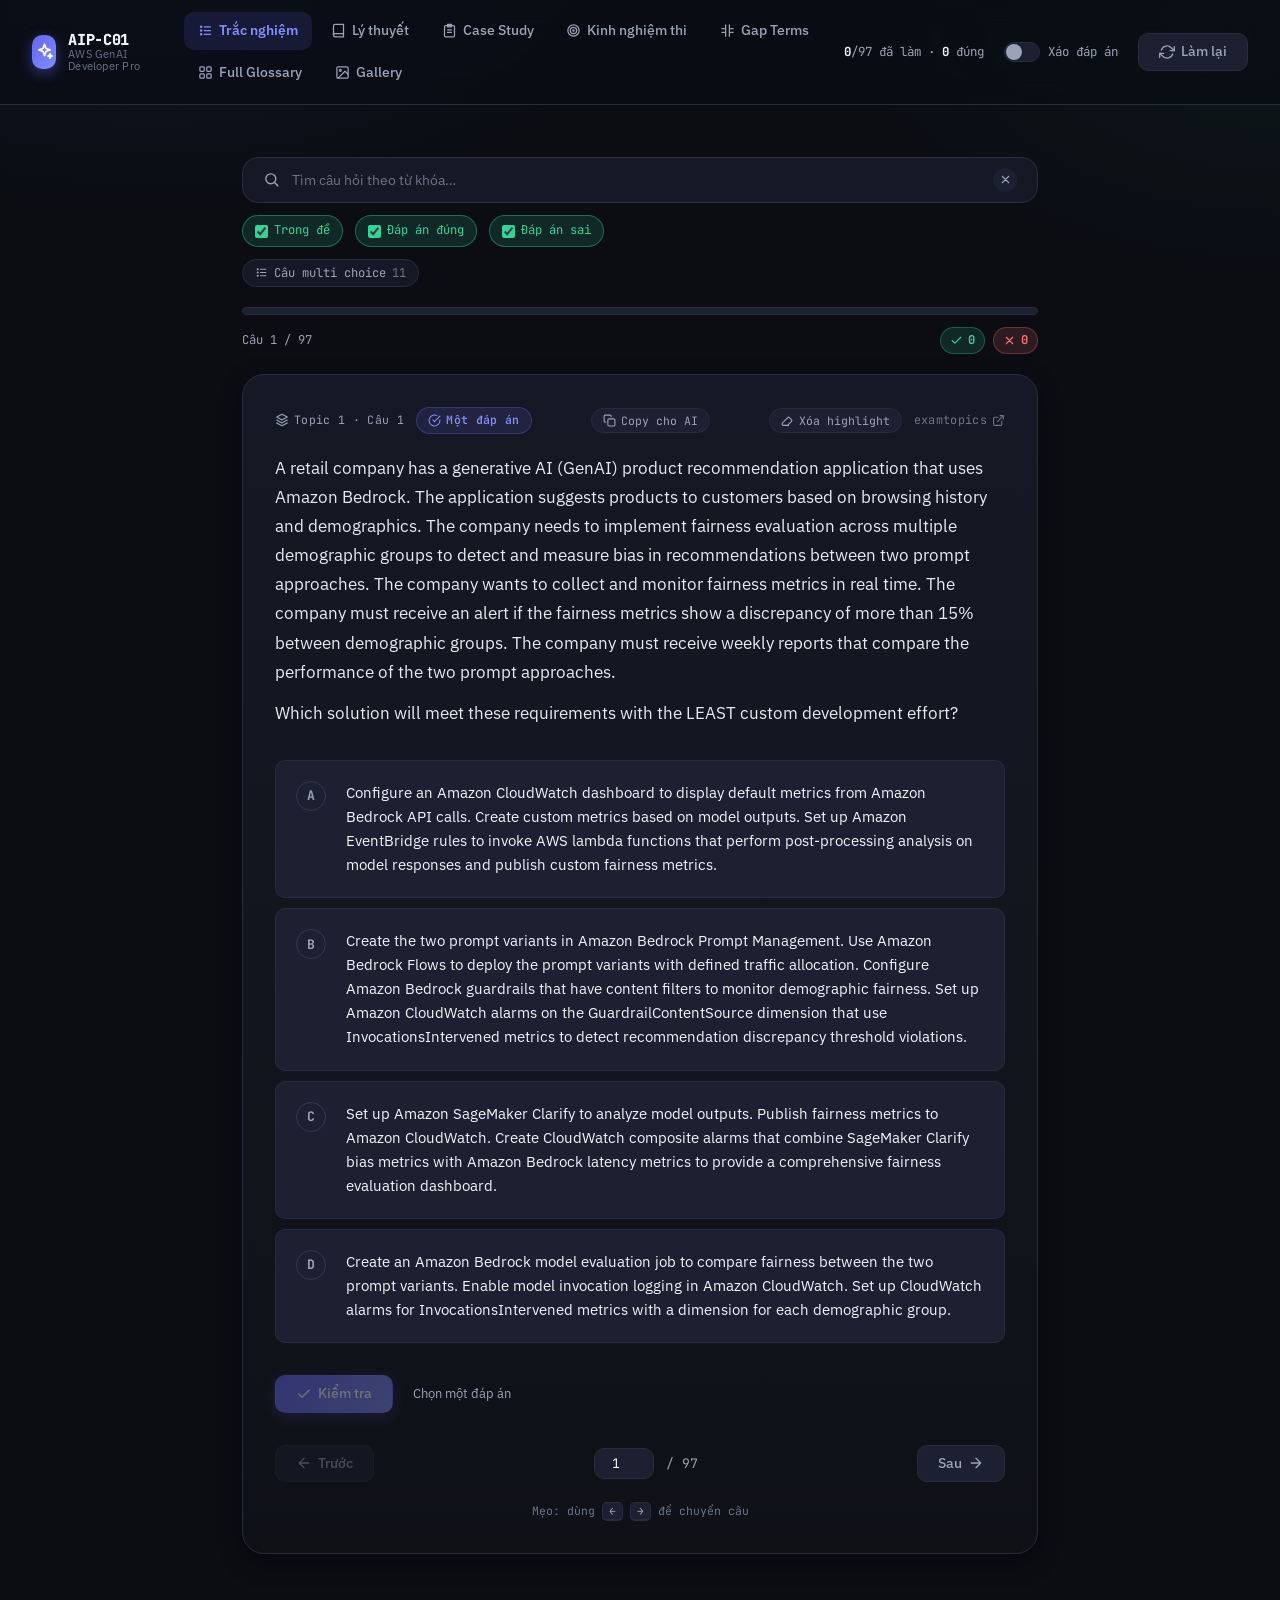
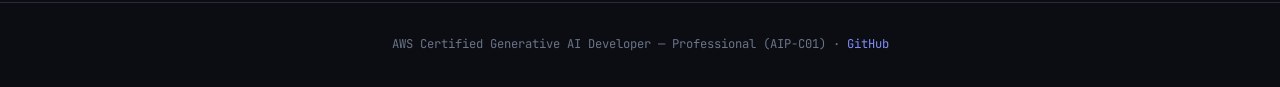
==== commit 088e2cd0: "Add fullscreen image gallery page with zoom and pan Adds gallery.html to browse images in image/ wit" ====
--- a/index.html
+++ b/index.html
@@ -582,6 +582,7 @@
     <symbol id="i-arrow-up" viewBox="0 0 24 24"><path d="M12 19V5M5 12l7-7 7 7"/></symbol>
     <symbol id="i-gap" viewBox="0 0 24 24"><path d="M9 3v18M15 3v18"/><path d="M3 9h4M17 9h4M3 15h4M17 15h4"/></symbol>
     <symbol id="i-grid" viewBox="0 0 24 24"><rect x="3" y="3" width="7" height="7" rx="1.5"/><rect x="14" y="3" width="7" height="7" rx="1.5"/><rect x="3" y="14" width="7" height="7" rx="1.5"/><rect x="14" y="14" width="7" height="7" rx="1.5"/></symbol>
+    <symbol id="i-image" viewBox="0 0 24 24"><rect x="3" y="3" width="18" height="18" rx="2"/><circle cx="8.5" cy="8.5" r="1.5"/><path d="M21 15l-5-5L5 21"/></symbol>
     <symbol id="i-eraser" viewBox="0 0 24 24"><path d="M7 21H4a2 2 0 01-2-2v-1a2 2 0 01.586-1.414l10-10a2 2 0 012.828 0l4 4a2 2 0 010 2.828l-8 8"/><path d="M14 21H7"/></symbol>
     <symbol id="i-search" viewBox="0 0 24 24"><circle cx="11" cy="11" r="7"/><path d="M21 21l-4.35-4.35"/></symbol>
     <symbol id="i-clock" viewBox="0 0 24 24"><circle cx="12" cy="12" r="9"/><path d="M12 7v5l3 3"/></symbol>
@@ -762,20 +763,20 @@
   questions.forEach((q, qi) => {
     const entry = searchIndex[qi];
     if (!entry) return;
-    let snippetSource = null, noteType = null, noteKey = null;
+    let snippetSource = null;
 
     if (searchScope.question && entry.qText.toLowerCase().includes(term)) {
-      snippetSource = entry.qText; noteType = 'question';
+      snippetSource = entry.qText;
     }
     if (!snippetSource && searchScope.correct) {
       const found = entry.answerEntries.find(a => a.isCorrect && a.text.toLowerCase().includes(term));
-      if (found) { snippetSource = found.text; noteType = 'correct'; noteKey = found.key; }
+      if (found) snippetSource = found.text;
     }
     if (!snippetSource && searchScope.wrong) {
       const found = entry.answerEntries.find(a => !a.isCorrect && a.text.toLowerCase().includes(term));
-      if (found) { snippetSource = found.text; noteType = 'wrong'; noteKey = found.key; }
+      if (found) snippetSource = found.text;
     }
-    if (snippetSource) matches.push({ qi, snippetSource, noteType, noteKey });
+    if (snippetSource) matches.push({ qi, snippetSource });
   });
 
   resultsEl.hidden = false;
@@ -787,12 +788,9 @@
   resultsEl.innerHTML = `<div class="search-count">${matches.length} câu hỏi khớp</div>` + matches.map(m => {
     const q = questions[m.qi];
     const snippet = buildSnippet(m.snippetSource, term);
-    let matchNote = '';
-    if (m.noteType === 'correct') matchNote = ` · khớp ở đáp án đúng ${m.noteKey}`;
-    else if (m.noteType === 'wrong') matchNote = ` · khớp ở đáp án sai ${m.noteKey}`;
     return `<button type="button" class="search-result" data-qi="${m.qi}">
       <span class="sr-top">
-        <span class="sr-meta">${ico('i-layers')}Topic ${q.topic_number} · Câu ${q.question_number}${matchNote}</span>
+        <span class="sr-meta">${ico('i-layers')}Topic ${q.topic_number} · Câu ${q.question_number}</span>
         ${answerStatusBadge(m.qi)}
       </span>
       <span class="sr-snippet">${snippet}</span>
@@ -854,7 +852,8 @@
   `).join('');
 
   resultsEl.querySelectorAll('.sh-term').forEach(btn => {
-    btn.addEventListener('click', () => {
+    btn.addEventListener('click', e => {
+      e.stopPropagation();
       $('searchInput').value = btn.dataset.term;
       performSearch(btn.dataset.term);
     });
